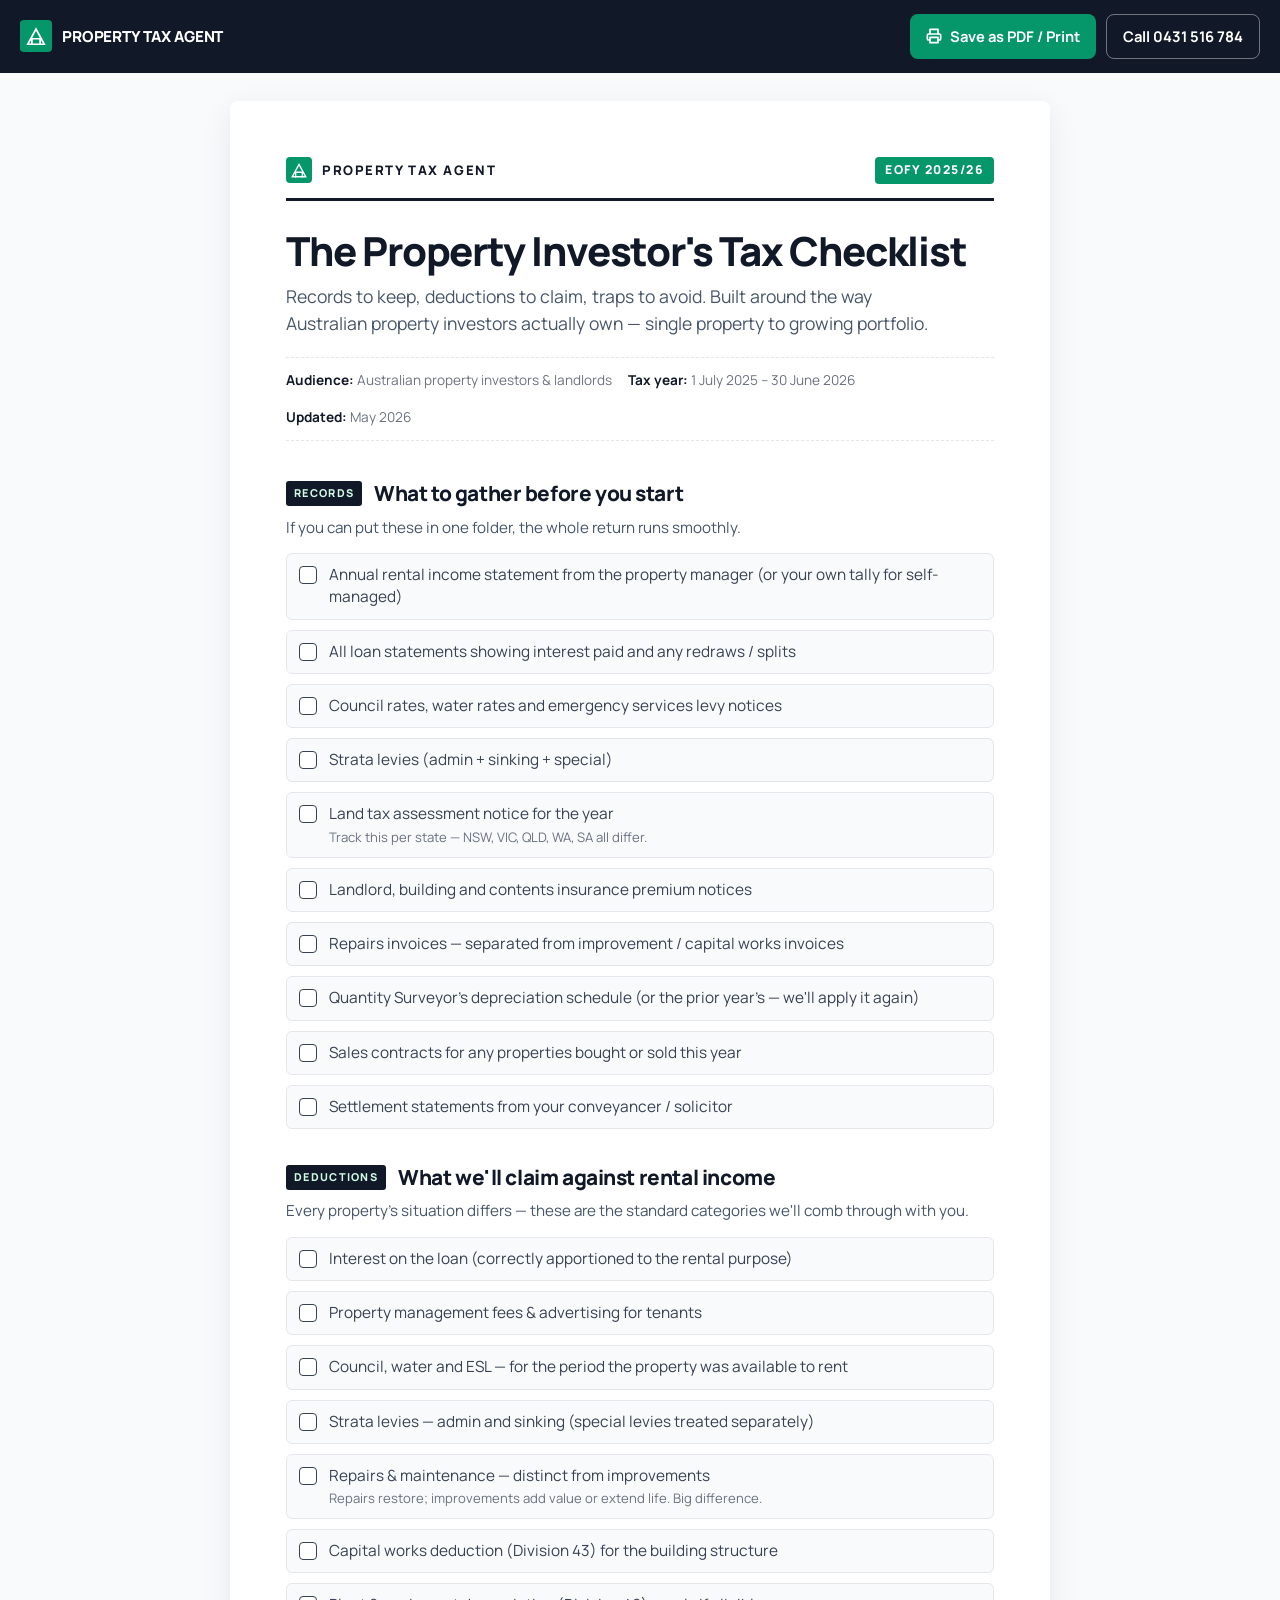
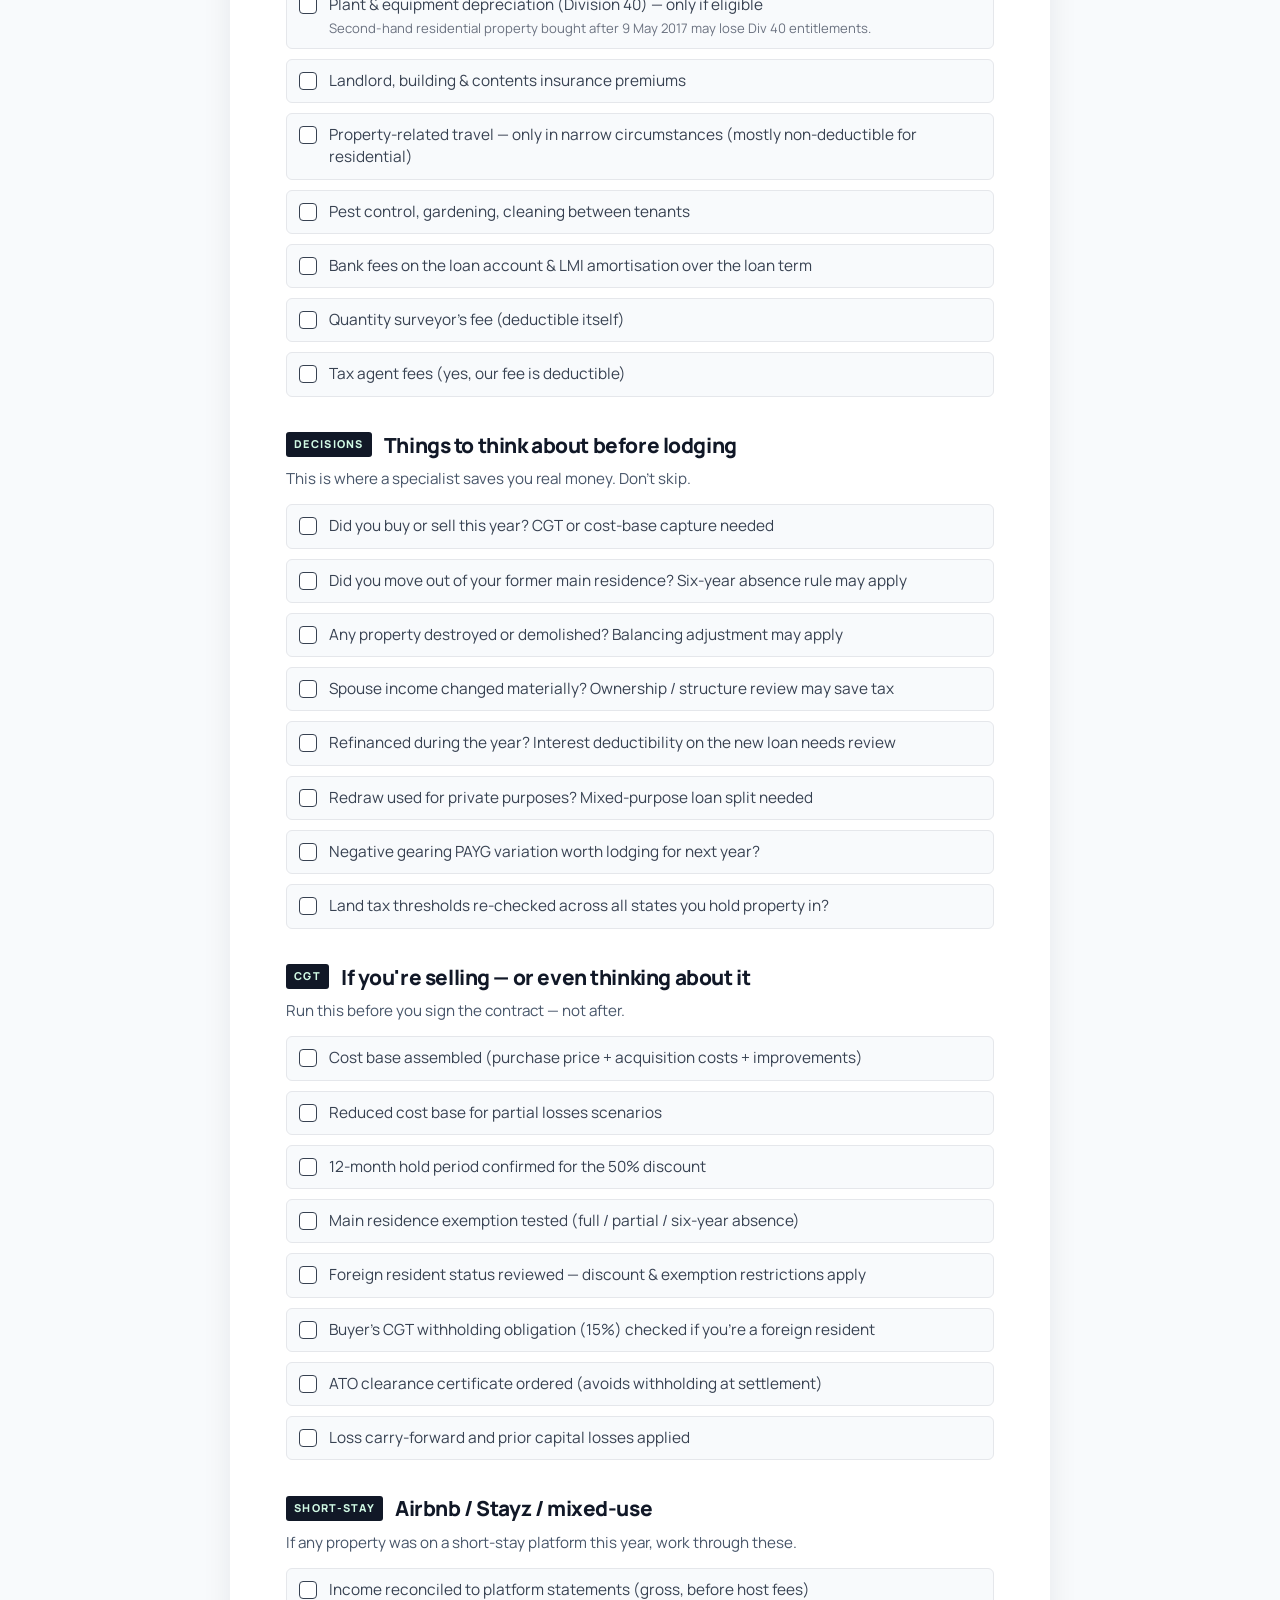
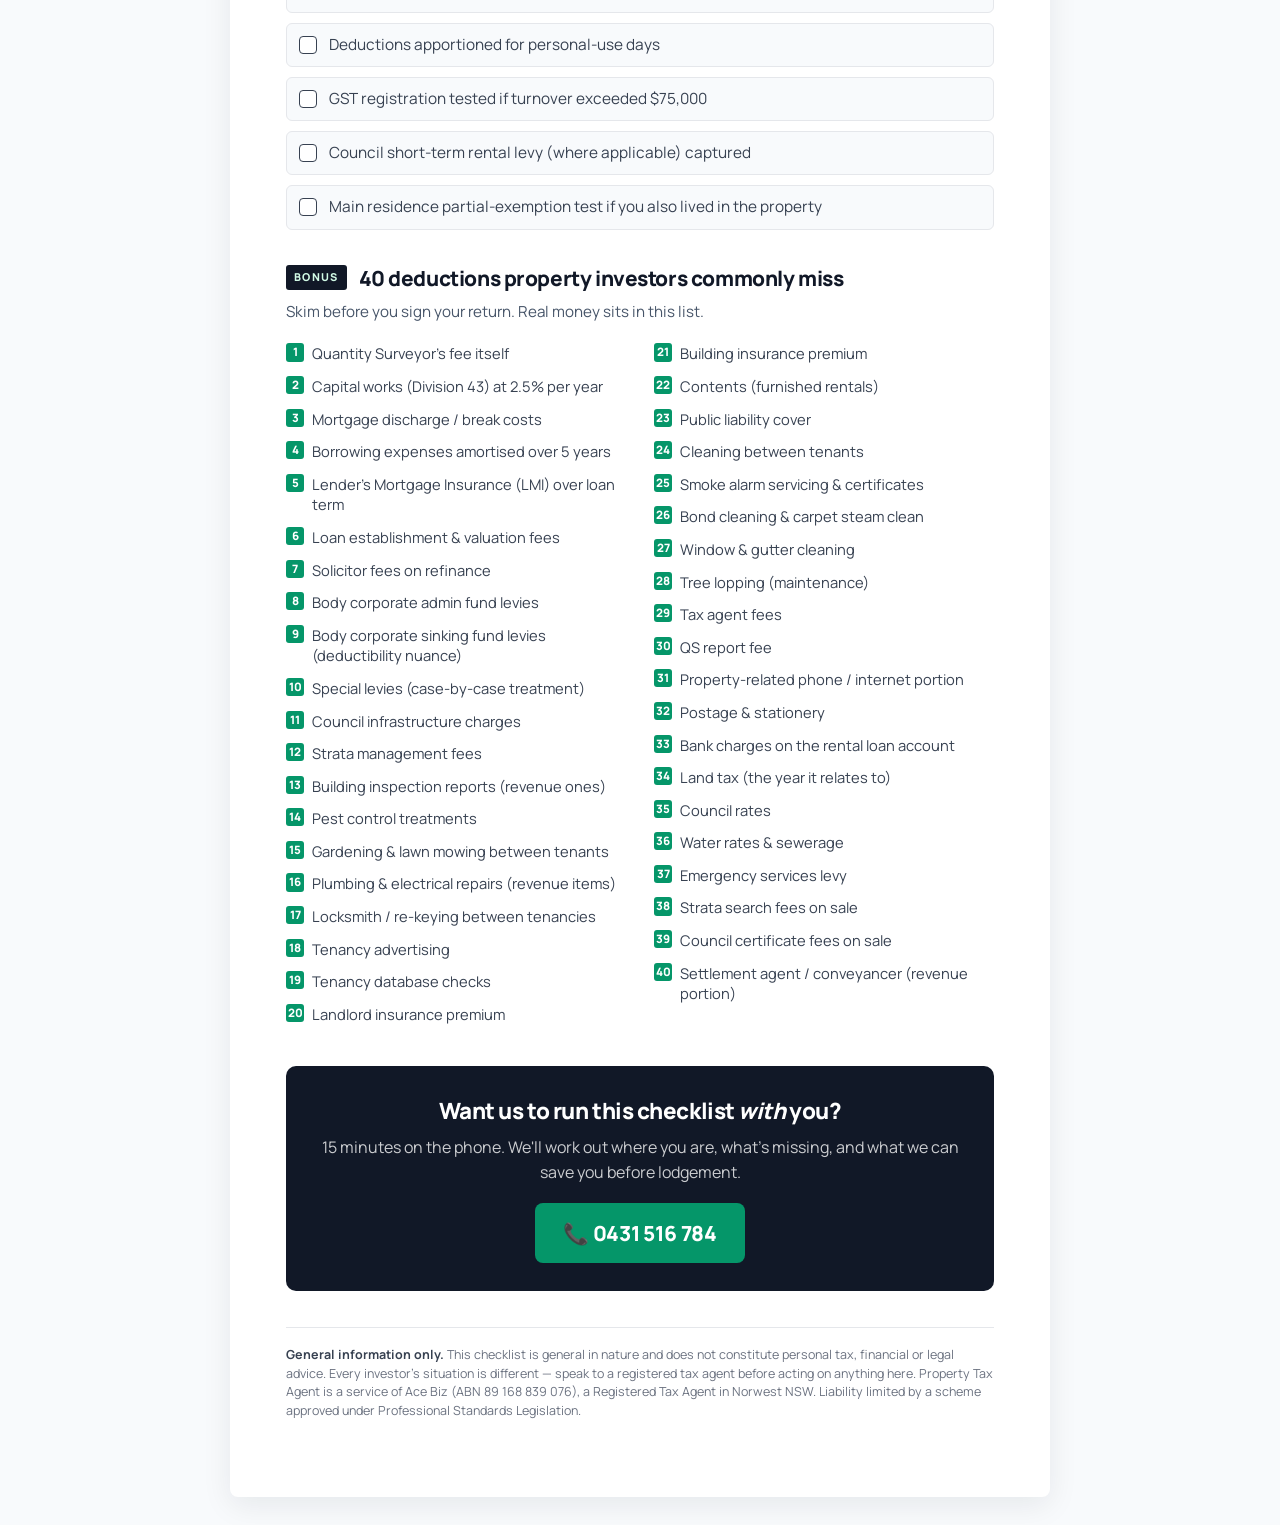
==== checklist/index.html @ f700d556 "Initial commit: propertytaxagent.com static lead-gen site Phone-first conversion site for Australian" ====
<!doctype html>
<html lang="en-AU">
<head>
<meta charset="utf-8">
<meta name="viewport" content="width=device-width,initial-scale=1">
<title>Property Investor Tax Checklist | Property Tax Agent</title>
<meta name="description" content="The annual tax checklist Australian property investors use. Records to keep, deductions to claim, traps to avoid, CGT to plan. Free download.">
<meta name="robots" content="index,follow">
<meta name="theme-color" content="#111827">
<link rel="preconnect" href="https://fonts.googleapis.com">
<link rel="preconnect" href="https://fonts.gstatic.com" crossorigin>
<link href="https://fonts.googleapis.com/css2?family=Manrope:wght@400;500;600;700;800&display=swap" rel="stylesheet">
<style>
  :root {
    --ink: #111827; --charcoal: #374151;
    --slate: #475569; --grey: #6B7280; --line: #E5E7EB;
    --paper: #F8FAFC; --white: #FFFFFF;
    --em: #059669; --em-deep: #047857; --em-soft: #D1FAE5; --em-tint: #ECFDF5;
    --gold: #D4A437;
    --font: "Manrope", -apple-system, "Segoe UI", Roboto, sans-serif;
  }
  * { box-sizing: border-box; }
  body { margin: 0; font-family: var(--font); color: var(--ink); background: var(--paper); -webkit-font-smoothing: antialiased; line-height: 1.55; }
  a { color: inherit; text-decoration: none; }

  /* Top bar (screen only) */
  .topbar {
    background: var(--ink);
    color: var(--white);
    padding: 14px 20px;
    display: flex;
    align-items: center;
    justify-content: space-between;
    gap: 14px;
    flex-wrap: wrap;
  }
  .topbar a.brand {
    display: inline-flex;
    align-items: center;
    gap: 10px;
    color: var(--white);
    font-weight: 800;
    font-size: .95rem;
    letter-spacing: -0.01em;
  }
  .brand-mark {
    width: 32px; height: 32px;
    background: var(--em); color: var(--white);
    display: grid; place-items: center;
    border-radius: 4px;
  }
  .topbar-cta { display: flex; gap: 10px; flex-wrap: wrap; }
  .btn {
    display: inline-flex;
    align-items: center;
    gap: 8px;
    background: var(--em);
    color: var(--white);
    border: 0;
    border-radius: 8px;
    padding: 10px 16px;
    font-family: var(--font);
    font-weight: 700;
    font-size: .92rem;
    cursor: pointer;
    text-decoration: none;
  }
  .btn:hover { background: var(--em-deep); }
  .btn-ghost {
    background: transparent;
    border: 1.5px solid rgba(255,255,255,.4);
    color: var(--white);
  }
  .btn-ghost:hover { background: rgba(255,255,255,.08); border-color: rgba(255,255,255,.7); }

  .doc {
    max-width: 820px;
    margin: 28px auto;
    background: var(--white);
    padding: 56px 56px 64px;
    border-radius: 8px;
    box-shadow: 0 8px 30px rgba(15,23,42,.08);
  }
  .doc-band {
    display: flex;
    align-items: center;
    justify-content: space-between;
    padding-bottom: 14px;
    border-bottom: 3px solid var(--ink);
    margin-bottom: 28px;
  }
  .doc-band-eye {
    font-size: .82rem;
    font-weight: 800;
    letter-spacing: .12em;
    color: var(--ink);
    display: flex; align-items: center; gap: 10px;
  }
  .doc-band-eye .brand-mark { width: 26px; height: 26px; }
  .doc-band-yr {
    font-size: .76rem;
    font-weight: 800;
    letter-spacing: .12em;
    color: var(--white);
    background: var(--em);
    padding: 4px 10px;
    border-radius: 4px;
  }

  h1 {
    font-weight: 800;
    font-size: clamp(1.8rem, 4vw, 2.5rem);
    line-height: 1.1;
    margin: 0 0 10px;
    color: var(--ink);
    letter-spacing: -0.03em;
  }
  .hero-sub {
    font-size: 1.1rem;
    color: var(--slate);
    margin: 0 0 20px;
    max-width: 60ch;
  }
  .hero-meta {
    display: flex; flex-wrap: wrap; gap: 16px;
    font-size: .85rem;
    color: var(--grey);
    border-top: 1px dashed var(--line);
    border-bottom: 1px dashed var(--line);
    padding: 12px 0;
    margin-bottom: 36px;
  }
  .hero-meta strong { color: var(--ink); font-weight: 700; }

  h2 {
    font-weight: 800;
    font-size: 1.3rem;
    margin: 32px 0 6px;
    color: var(--ink);
    display: flex;
    align-items: center;
    gap: 12px;
    letter-spacing: -0.02em;
  }
  .week-tag {
    font-size: .68rem;
    background: var(--ink);
    color: var(--em-soft);
    padding: 4px 8px;
    border-radius: 3px;
    letter-spacing: .12em;
    font-weight: 800;
  }
  h2 + p {
    margin: 0 0 14px;
    color: var(--slate);
    font-size: .95rem;
  }

  ul.checklist {
    list-style: none;
    padding: 0;
    margin: 0 0 24px;
    display: grid;
    gap: 10px;
  }
  ul.checklist li {
    display: flex;
    align-items: flex-start;
    gap: 12px;
    padding: 10px 12px;
    background: var(--paper);
    border: 1px solid var(--line);
    border-radius: 6px;
    font-size: .96rem;
    line-height: 1.45;
    color: var(--charcoal);
    transition: background .12s ease;
  }
  ul.checklist li:hover { background: var(--em-tint); }
  ul.checklist input[type="checkbox"] {
    flex: 0 0 auto;
    appearance: none;
    -webkit-appearance: none;
    width: 18px; height: 18px;
    border: 1.5px solid var(--charcoal);
    border-radius: 4px;
    margin: 2px 0 0;
    cursor: pointer;
    position: relative;
    background: var(--white);
  }
  ul.checklist input[type="checkbox"]:checked {
    background: var(--em);
    border-color: var(--em-deep);
  }
  ul.checklist input[type="checkbox"]:checked::after {
    content: "";
    position: absolute;
    left: 3px; top: 2px;
    width: 8px; height: 4px;
    border-left: 2px solid var(--white);
    border-bottom: 2px solid var(--white);
    transform: rotate(-45deg);
  }
  ul.checklist input[type="checkbox"]:checked + label { text-decoration: line-through; color: var(--grey); }
  ul.checklist label { cursor: pointer; flex: 1; }
  ul.checklist .note { font-size: .82rem; color: var(--grey); display: block; margin-top: 2px; }

  .deductions {
    columns: 2;
    column-gap: 28px;
    margin: 0 0 36px;
    padding: 0;
    list-style: none;
    counter-reset: ded;
  }
  .deductions li {
    break-inside: avoid;
    padding: 6px 0 6px 26px;
    position: relative;
    font-size: .92rem;
    color: var(--charcoal);
    line-height: 1.4;
  }
  .deductions li::before {
    counter-increment: ded;
    content: counter(ded);
    position: absolute;
    left: 0; top: 6px;
    width: 18px;
    font-weight: 800;
    font-size: .72rem;
    color: var(--white);
    background: var(--em);
    text-align: center;
    border-radius: 3px;
    padding: 1px 0;
  }

  .cta-block {
    margin-top: 36px;
    padding: 28px;
    background: var(--ink);
    color: var(--white);
    border-radius: 10px;
    text-align: center;
  }
  .cta-block h3 {
    font-weight: 800;
    font-size: 1.4rem;
    color: var(--white);
    margin: 0 0 6px;
    letter-spacing: -0.02em;
  }
  .cta-block p { margin: 0 0 18px; color: rgba(255,255,255,.78); }
  .cta-block .phone {
    display: inline-block;
    padding: 14px 28px;
    background: var(--em);
    color: var(--white);
    border-radius: 8px;
    font-weight: 800;
    font-size: 1.3rem;
    letter-spacing: -0.01em;
  }
  .cta-block .phone:hover { background: var(--em-deep); }

  .legal {
    margin-top: 36px;
    padding-top: 18px;
    border-top: 1px solid var(--line);
    font-size: .78rem;
    color: var(--grey);
    line-height: 1.5;
  }
  .legal strong { color: var(--charcoal); }

  /* Print */
  @media print {
    body { background: var(--white); }
    .topbar, .print-hide { display: none !important; }
    .doc {
      max-width: 100%;
      margin: 0;
      padding: 16mm 14mm;
      box-shadow: none;
      border-radius: 0;
    }
    h2 { page-break-after: avoid; break-after: avoid; }
    ul.checklist li, .deductions li { page-break-inside: avoid; break-inside: avoid; background: transparent; }
    ul.checklist li:hover { background: transparent; }
    .cta-block { background: var(--white); color: var(--ink); border: 2px solid var(--ink); }
    .cta-block h3, .cta-block p { color: var(--ink); }
    .deductions { columns: 2; }
    a { color: var(--ink); text-decoration: none; }
    @page { size: A4; margin: 12mm; }
  }
  @media (max-width: 720px) {
    .doc { padding: 28px 22px; margin: 16px 8px; }
    .deductions { columns: 1; }
    .hero-meta { gap: 10px; }
  }
</style>
</head>
<body>

<div class="topbar print-hide">
  <a href="../index.html" class="brand">
    <span class="brand-mark" aria-hidden="true">
      <svg viewBox="0 0 32 32" width="22" height="22" fill="none" stroke="currentColor" stroke-width="2.5" stroke-linecap="square">
        <path d="M4 28 L16 6 L28 28 Z"/>
        <path d="M10 28 L10 20 L22 20 L22 28"/>
      </svg>
    </span>
    <span>PROPERTY TAX AGENT</span>
  </a>
  <div class="topbar-cta">
    <button class="btn" onclick="window.print()" type="button">
      <svg viewBox="0 0 24 24" width="16" height="16" fill="none" stroke="currentColor" stroke-width="2.5" stroke-linecap="round" stroke-linejoin="round" aria-hidden="true">
        <polyline points="6 9 6 2 18 2 18 9"/>
        <path d="M6 18H4a2 2 0 0 1-2-2v-5a2 2 0 0 1 2-2h16a2 2 0 0 1 2 2v5a2 2 0 0 1-2 2h-2"/>
        <rect x="6" y="14" width="12" height="8"/>
      </svg>
      <span>Save as PDF / Print</span>
    </button>
    <a class="btn btn-ghost" href="tel:+61431516784">Call 0431 516 784</a>
  </div>
</div>

<article class="doc">

  <div class="doc-band">
    <span class="doc-band-eye">
      <span class="brand-mark" aria-hidden="true">
        <svg viewBox="0 0 32 32" width="18" height="18" fill="none" stroke="currentColor" stroke-width="2.5" stroke-linecap="square">
          <path d="M4 28 L16 6 L28 28 Z"/>
          <path d="M10 28 L10 20 L22 20 L22 28"/>
        </svg>
      </span>
      PROPERTY TAX AGENT
    </span>
    <span class="doc-band-yr">EOFY 2025/26</span>
  </div>

  <h1>The Property Investor's Tax Checklist</h1>
  <p class="hero-sub">Records to keep, deductions to claim, traps to avoid. Built around the way Australian property investors actually own — single property to growing portfolio.</p>
  <div class="hero-meta">
    <span><strong>Audience:</strong> Australian property investors &amp; landlords</span>
    <span><strong>Tax year:</strong> 1 July 2025 – 30 June 2026</span>
    <span><strong>Updated:</strong> May 2026</span>
  </div>

  <h2><span class="week-tag">RECORDS</span> What to gather before you start</h2>
  <p>If you can put these in one folder, the whole return runs smoothly.</p>
  <ul class="checklist">
    <li><input type="checkbox" id="c1"><label for="c1">Annual rental income statement from the property manager (or your own tally for self-managed)</label></li>
    <li><input type="checkbox" id="c2"><label for="c2">All loan statements showing interest paid and any redraws / splits</label></li>
    <li><input type="checkbox" id="c3"><label for="c3">Council rates, water rates and emergency services levy notices</label></li>
    <li><input type="checkbox" id="c4"><label for="c4">Strata levies (admin + sinking + special)</label></li>
    <li><input type="checkbox" id="c5"><label for="c5">Land tax assessment notice for the year <span class="note">Track this per state — NSW, VIC, QLD, WA, SA all differ.</span></label></li>
    <li><input type="checkbox" id="c6"><label for="c6">Landlord, building and contents insurance premium notices</label></li>
    <li><input type="checkbox" id="c7"><label for="c7">Repairs invoices — separated from improvement / capital works invoices</label></li>
    <li><input type="checkbox" id="c8"><label for="c8">Quantity Surveyor's depreciation schedule (or the prior year's — we'll apply it again)</label></li>
    <li><input type="checkbox" id="c9"><label for="c9">Sales contracts for any properties bought or sold this year</label></li>
    <li><input type="checkbox" id="c10"><label for="c10">Settlement statements from your conveyancer / solicitor</label></li>
  </ul>

  <h2><span class="week-tag">DEDUCTIONS</span> What we'll claim against rental income</h2>
  <p>Every property's situation differs — these are the standard categories we'll comb through with you.</p>
  <ul class="checklist">
    <li><input type="checkbox" id="d1"><label for="d1">Interest on the loan (correctly apportioned to the rental purpose)</label></li>
    <li><input type="checkbox" id="d2"><label for="d2">Property management fees &amp; advertising for tenants</label></li>
    <li><input type="checkbox" id="d3"><label for="d3">Council, water and ESL — for the period the property was available to rent</label></li>
    <li><input type="checkbox" id="d4"><label for="d4">Strata levies — admin and sinking (special levies treated separately)</label></li>
    <li><input type="checkbox" id="d5"><label for="d5">Repairs &amp; maintenance — distinct from improvements <span class="note">Repairs restore; improvements add value or extend life. Big difference.</span></label></li>
    <li><input type="checkbox" id="d6"><label for="d6">Capital works deduction (Division 43) for the building structure</label></li>
    <li><input type="checkbox" id="d7"><label for="d7">Plant &amp; equipment depreciation (Division 40) — only if eligible <span class="note">Second-hand residential property bought after 9 May 2017 may lose Div 40 entitlements.</span></label></li>
    <li><input type="checkbox" id="d8"><label for="d8">Landlord, building &amp; contents insurance premiums</label></li>
    <li><input type="checkbox" id="d9"><label for="d9">Property-related travel — only in narrow circumstances (mostly non-deductible for residential)</label></li>
    <li><input type="checkbox" id="d10"><label for="d10">Pest control, gardening, cleaning between tenants</label></li>
    <li><input type="checkbox" id="d11"><label for="d11">Bank fees on the loan account &amp; LMI amortisation over the loan term</label></li>
    <li><input type="checkbox" id="d12"><label for="d12">Quantity surveyor's fee (deductible itself)</label></li>
    <li><input type="checkbox" id="d13"><label for="d13">Tax agent fees (yes, our fee is deductible)</label></li>
  </ul>

  <h2><span class="week-tag">DECISIONS</span> Things to think about before lodging</h2>
  <p>This is where a specialist saves you real money. Don't skip.</p>
  <ul class="checklist">
    <li><input type="checkbox" id="e1"><label for="e1">Did you buy or sell this year? CGT or cost-base capture needed</label></li>
    <li><input type="checkbox" id="e2"><label for="e2">Did you move out of your former main residence? Six-year absence rule may apply</label></li>
    <li><input type="checkbox" id="e3"><label for="e3">Any property destroyed or demolished? Balancing adjustment may apply</label></li>
    <li><input type="checkbox" id="e4"><label for="e4">Spouse income changed materially? Ownership / structure review may save tax</label></li>
    <li><input type="checkbox" id="e5"><label for="e5">Refinanced during the year? Interest deductibility on the new loan needs review</label></li>
    <li><input type="checkbox" id="e6"><label for="e6">Redraw used for private purposes? Mixed-purpose loan split needed</label></li>
    <li><input type="checkbox" id="e7"><label for="e7">Negative gearing PAYG variation worth lodging for next year?</label></li>
    <li><input type="checkbox" id="e8"><label for="e8">Land tax thresholds re-checked across all states you hold property in?</label></li>
  </ul>

  <h2><span class="week-tag">CGT</span> If you're selling — or even thinking about it</h2>
  <p>Run this before you sign the contract — not after.</p>
  <ul class="checklist">
    <li><input type="checkbox" id="f1"><label for="f1">Cost base assembled (purchase price + acquisition costs + improvements)</label></li>
    <li><input type="checkbox" id="f2"><label for="f2">Reduced cost base for partial losses scenarios</label></li>
    <li><input type="checkbox" id="f3"><label for="f3">12-month hold period confirmed for the 50% discount</label></li>
    <li><input type="checkbox" id="f4"><label for="f4">Main residence exemption tested (full / partial / six-year absence)</label></li>
    <li><input type="checkbox" id="f5"><label for="f5">Foreign resident status reviewed — discount &amp; exemption restrictions apply</label></li>
    <li><input type="checkbox" id="f6"><label for="f6">Buyer's CGT withholding obligation (15%) checked if you're a foreign resident</label></li>
    <li><input type="checkbox" id="f7"><label for="f7">ATO clearance certificate ordered (avoids withholding at settlement)</label></li>
    <li><input type="checkbox" id="f8"><label for="f8">Loss carry-forward and prior capital losses applied</label></li>
  </ul>

  <h2><span class="week-tag">SHORT-STAY</span> Airbnb / Stayz / mixed-use</h2>
  <p>If any property was on a short-stay platform this year, work through these.</p>
  <ul class="checklist">
    <li><input type="checkbox" id="g1"><label for="g1">Income reconciled to platform statements (gross, before host fees)</label></li>
    <li><input type="checkbox" id="g2"><label for="g2">Deductions apportioned for personal-use days</label></li>
    <li><input type="checkbox" id="g3"><label for="g3">GST registration tested if turnover exceeded $75,000</label></li>
    <li><input type="checkbox" id="g4"><label for="g4">Council short-term rental levy (where applicable) captured</label></li>
    <li><input type="checkbox" id="g5"><label for="g5">Main residence partial-exemption test if you also lived in the property</label></li>
  </ul>

  <h2><span class="week-tag">BONUS</span> 40 deductions property investors commonly miss</h2>
  <p>Skim before you sign your return. Real money sits in this list.</p>
  <ol class="deductions">
    <li>Quantity Surveyor's fee itself</li>
    <li>Capital works (Division 43) at 2.5% per year</li>
    <li>Mortgage discharge / break costs</li>
    <li>Borrowing expenses amortised over 5 years</li>
    <li>Lender's Mortgage Insurance (LMI) over loan term</li>
    <li>Loan establishment &amp; valuation fees</li>
    <li>Solicitor fees on refinance</li>
    <li>Body corporate admin fund levies</li>
    <li>Body corporate sinking fund levies (deductibility nuance)</li>
    <li>Special levies (case-by-case treatment)</li>
    <li>Council infrastructure charges</li>
    <li>Strata management fees</li>
    <li>Building inspection reports (revenue ones)</li>
    <li>Pest control treatments</li>
    <li>Gardening &amp; lawn mowing between tenants</li>
    <li>Plumbing &amp; electrical repairs (revenue items)</li>
    <li>Locksmith / re-keying between tenancies</li>
    <li>Tenancy advertising</li>
    <li>Tenancy database checks</li>
    <li>Landlord insurance premium</li>
    <li>Building insurance premium</li>
    <li>Contents (furnished rentals)</li>
    <li>Public liability cover</li>
    <li>Cleaning between tenants</li>
    <li>Smoke alarm servicing &amp; certificates</li>
    <li>Bond cleaning &amp; carpet steam clean</li>
    <li>Window &amp; gutter cleaning</li>
    <li>Tree lopping (maintenance)</li>
    <li>Tax agent fees</li>
    <li>QS report fee</li>
    <li>Property-related phone / internet portion</li>
    <li>Postage &amp; stationery</li>
    <li>Bank charges on the rental loan account</li>
    <li>Land tax (the year it relates to)</li>
    <li>Council rates</li>
    <li>Water rates &amp; sewerage</li>
    <li>Emergency services levy</li>
    <li>Strata search fees on sale</li>
    <li>Council certificate fees on sale</li>
    <li>Settlement agent / conveyancer (revenue portion)</li>
  </ol>

  <div class="cta-block print-hide">
    <h3>Want us to run this checklist <em>with</em> you?</h3>
    <p>15 minutes on the phone. We'll work out where you are, what's missing, and what we can save you before lodgement.</p>
    <a class="phone" href="tel:+61431516784">📞 0431 516 784</a>
  </div>

  <p class="legal">
    <strong>General information only.</strong> This checklist is general in nature and does not constitute personal tax, financial or legal advice. Every investor's situation is different — speak to a registered tax agent before acting on anything here. Property Tax Agent is a service of Ace Biz (ABN 89&nbsp;168&nbsp;839&nbsp;076), a Registered Tax Agent in Norwest NSW. Liability limited by a scheme approved under Professional Standards Legislation.
  </p>

</article>

</body>
</html>
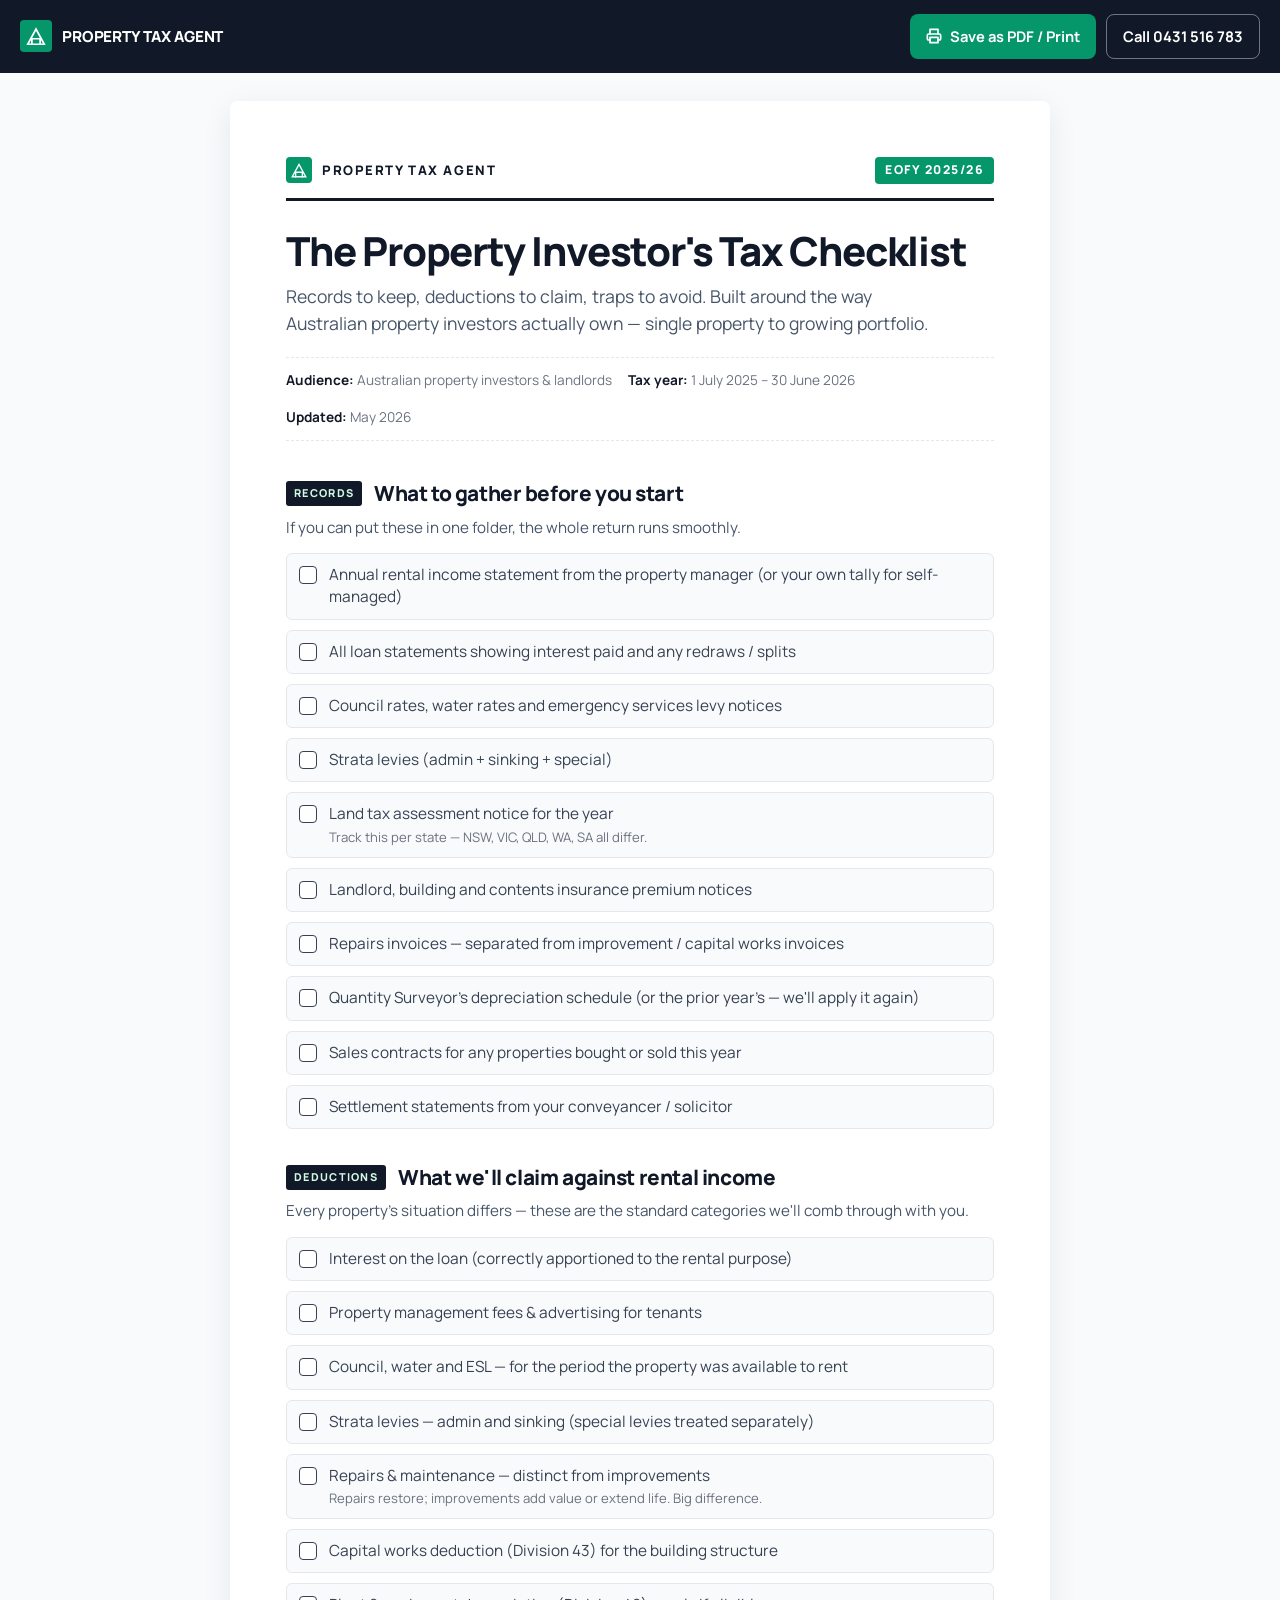
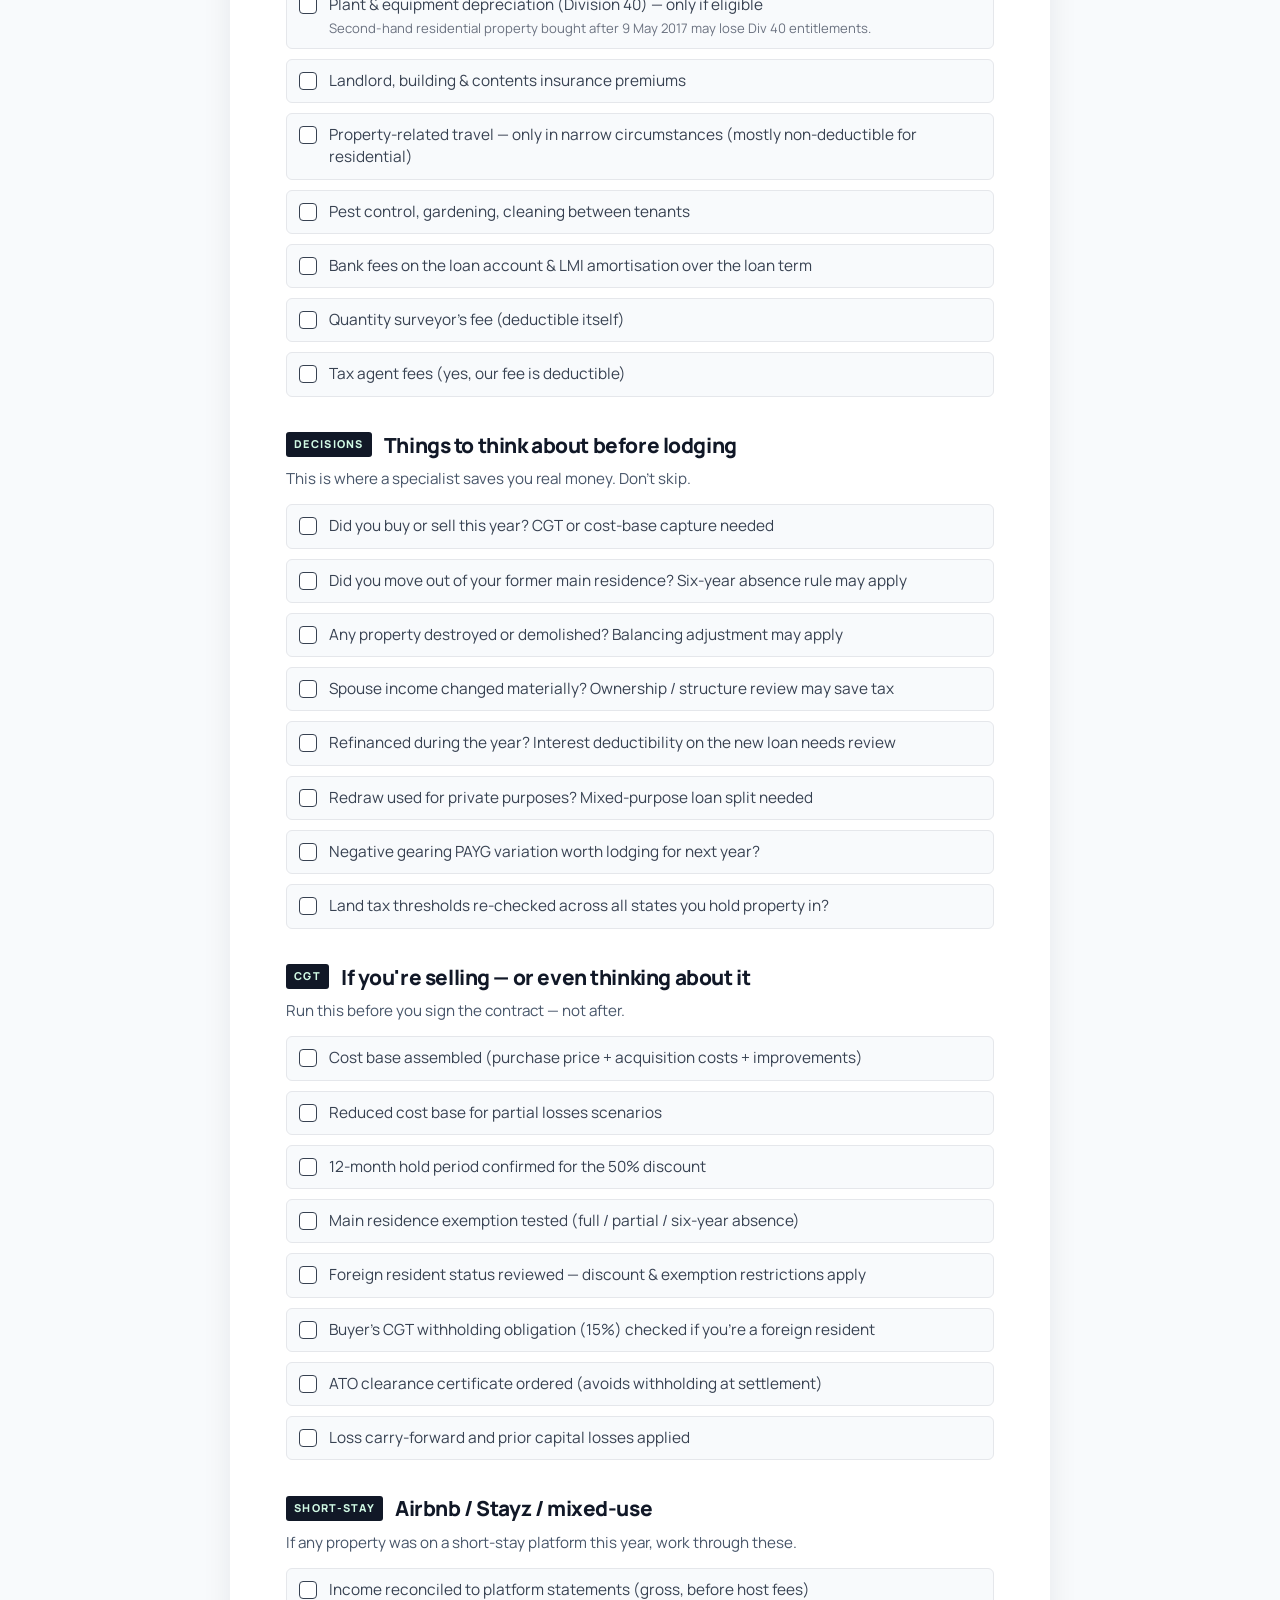
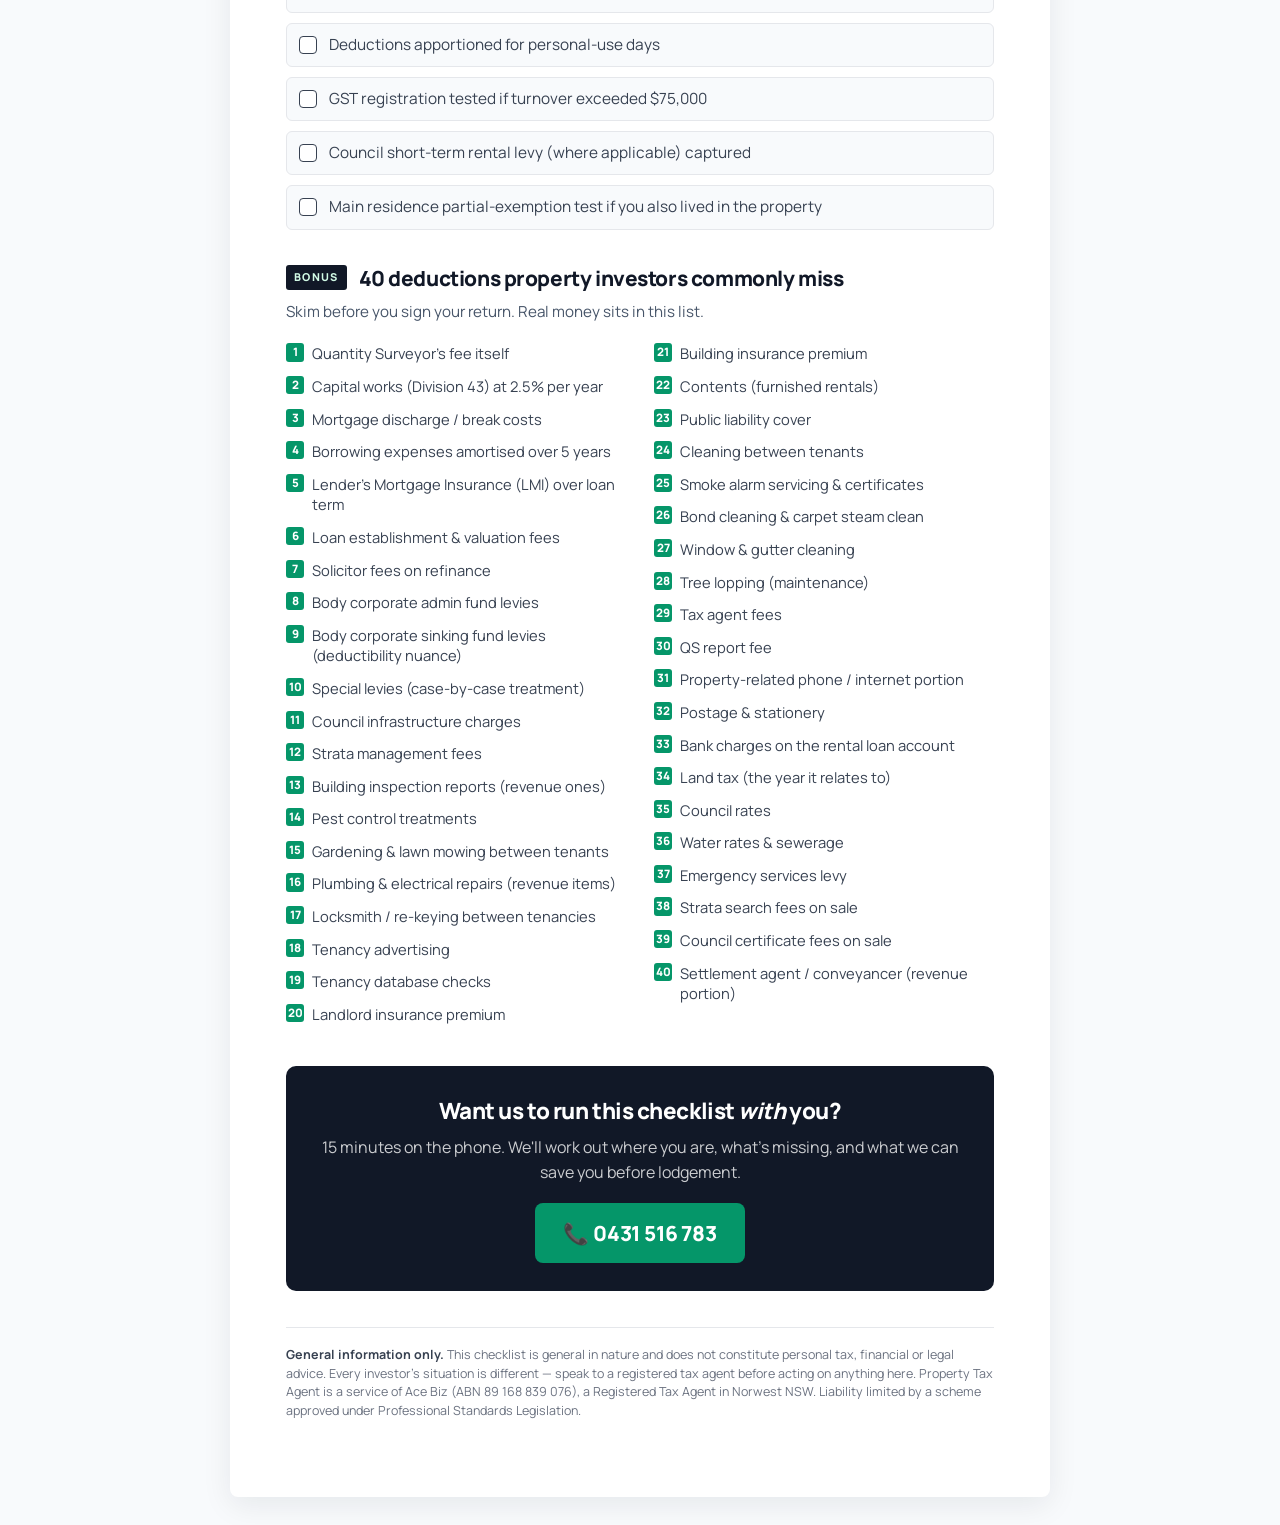
==== commit 967b38e1: "Fix phone number — correct mobile is 0431 516 783 Previous push had the trailing digit wrong (784 vs" ====
--- a/checklist/index.html
+++ b/checklist/index.html
@@ -324,7 +324,7 @@
       </svg>
       <span>Save as PDF / Print</span>
     </button>
-    <a class="btn btn-ghost" href="tel:+61431516784">Call 0431 516 784</a>
+    <a class="btn btn-ghost" href="tel:+61431516783">Call 0431 516 783</a>
   </div>
 </div>
 
@@ -468,7 +468,7 @@
   <div class="cta-block print-hide">
     <h3>Want us to run this checklist <em>with</em> you?</h3>
     <p>15 minutes on the phone. We'll work out where you are, what's missing, and what we can save you before lodgement.</p>
-    <a class="phone" href="tel:+61431516784">📞 0431 516 784</a>
+    <a class="phone" href="tel:+61431516783">📞 0431 516 783</a>
   </div>
 
   <p class="legal">
